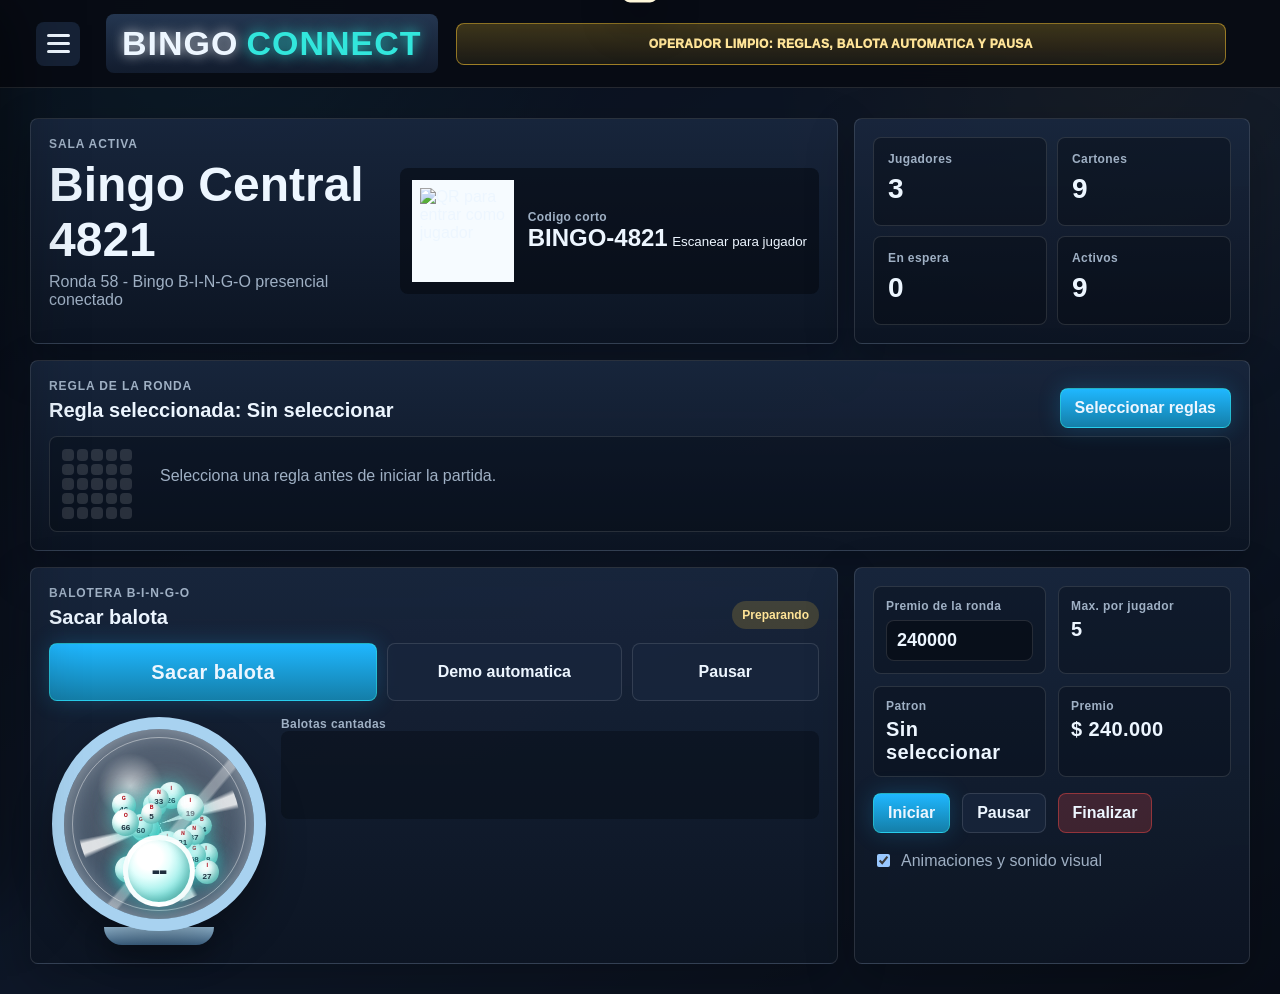
==== index.html @ ae28af19 "Add files via upload" ====
<!doctype html>
<html lang="es">
  <head>
    <meta charset="utf-8" />
    <meta name="viewport" content="width=device-width, initial-scale=1" />
    <meta name="theme-color" content="#0b1220" />
    <title>Bingo Connect - Demo PWA</title>
    <link rel="icon" href="data:," />
    <link rel="manifest" href="manifest.json" />
    <link rel="stylesheet" href="styles.css?v=menu-premio-qr-1" />
  </head>
  <body>
    <main class="app-shell">
      <header class="app-header">
        <button id="menuButton" class="menu-button" aria-label="Menu"><span></span><span></span><span></span></button>
        <div class="brand">
          <span>BINGO</span><strong>CONNECT</strong>
        </div>
        <div class="version-badge">
          OPERADOR LIMPIO: reglas, balota automatica y pausa
        </div>
        <nav class="role-tabs" aria-label="Vistas del sistema">
          <button class="role-tab active" data-view="operator">Operador</button>
          <button class="role-tab" data-view="player">Jugador</button>
          <button class="role-tab" data-view="public">Pantalla</button>
        </nav>
      </header>

      <aside id="sideMenu" class="side-menu" aria-label="Menu principal">
        <div class="side-menu-head">
          <strong>Bingo Connect</strong>
          <button id="closeMenu" class="ghost-button">Cerrar</button>
        </div>
        <button class="menu-nav active" data-view="operator">Panel operador</button>
        <button class="menu-nav" data-view="player">Jugadores</button>
        <button class="menu-nav" data-view="public">Pantalla publica</button>
        <button id="clearPlayersMenu" class="danger-button">Limpiar jugadores</button>
      </aside>
      <div id="menuBackdrop" class="menu-backdrop"></div>

      <section class="view active" id="operatorView">
        <div class="dashboard-grid">
          <section class="panel room-panel">
            <div>
              <p class="eyebrow">Sala activa</p>
              <h1 id="roomTitle">Bingo Central 4821</h1>
              <p class="muted">Ronda 58 - Bingo B-I-N-G-O presencial conectado</p>
            </div>
            <div class="qr-card">
              <img id="qrCode" class="qr-code" alt="QR para entrar como jugador" />
              <div>
                <span>Codigo corto</span>
                <strong id="roomCode">BINGO-4821</strong>
                <small id="qrLinkText"></small>
              </div>
            </div>
          </section>

          <section class="panel stats-panel">
            <article><span>Jugadores</span><strong id="statPlayers">0</strong></article>
            <article><span>Cartones</span><strong id="statAvailable">0</strong></article>
            <article><span>En espera</span><strong id="statReserved">0</strong></article>
            <article><span>Activos</span><strong id="statPaid">0</strong></article>
          </section>

          <section class="panel rules-panel">
            <div class="panel-title">
              <div>
                <p class="eyebrow">Regla de la ronda</p>
                <h2 id="selectedRuleTitle">Regla seleccionada: sin seleccionar</h2>
              </div>
              <button id="openRules" class="primary-button">Seleccionar reglas</button>
            </div>
            <div class="active-rule-display">
              <div id="activeRulePreview" class="rule-mini"></div>
              <p id="activeRuleText" class="muted">Selecciona una regla antes de iniciar la partida.</p>
            </div>
          </section>

          <section class="panel number-console">
            <div class="console-head">
              <div>
                <p class="eyebrow">Balotera B-I-N-G-O</p>
                <h2>Sacar balota</h2>
              </div>
              <span id="roundState" class="status-chip pending">Preparando</span>
            </div>
            <div class="ball-actions">
              <button id="drawBall" class="primary-button draw-button">Sacar balota</button>
              <button id="autoNumber" class="ghost-button">Demo automatica</button>
              <button id="pauseRoundMain" class="ghost-button">Pausar</button>
            </div>
            <div class="current-row">
              <div class="lottery-drum">
                <div class="drum-glass">
                  <div class="drum-shine"></div>
                  <div class="spinner"></div>
                  <div id="floatingBalls" class="floating-balls"></div>
                  <div id="currentBall" class="current-ball">--</div>
                </div>
                <div class="drum-mouth"></div>
              </div>
              <div class="history-panel">
                <span>Balotas cantadas</span>
                <div id="historyTrack" class="history-track"></div>
              </div>
            </div>
          </section>

          <section class="panel control-panel">
            <div class="config-grid">
              <label>Premio de la ronda <input id="prizeInput" type="number" min="0" step="1000" value="240000" /></label>
              <label>Max. por jugador <strong id="maxTicketsLabel">5</strong></label>
              <label>Patron <strong id="patternLabel">Sin seleccionar</strong></label>
              <label>Premio <strong id="prizeLabel">$ 240.000</strong></label>
            </div>
            <div class="control-actions">
              <button id="startRound" class="primary-button">Iniciar</button>
              <button id="pauseRound" class="ghost-button">Pausar</button>
              <button id="finishRound" class="danger-button">Finalizar</button>
            </div>
            <label class="toggle-row"><input id="motionToggle" type="checkbox" checked /> Animaciones y sonido visual</label>
          </section>
        </div>
      </section>

      <section class="view" id="playerView">
        <div class="player-stage">
          <section class="panel player-register-panel">
            <p class="eyebrow">Registro de jugadores</p>
            <h1>Generar cartones</h1>
            <div class="register-grid">
              <label>Nombre del jugador<input id="playerName" placeholder="Nombre completo" /></label>
              <label>Identificacion o registro<input id="playerDocument" placeholder="Documento o codigo" /></label>
              <label>Cantidad de cartones<input id="ticketQuantity" type="number" min="1" max="5" value="1" /></label>
              <button id="joinRoom" class="primary-button">Generar cartones</button>
            </div>
            <p id="playerStatus" class="state-text">Selecciona o registra un jugador para revisar sus cartones.</p>
          </section>

          <section class="panel player-control-panel">
            <div class="control-board-head">
              <div>
                <p class="eyebrow">Control de cartones</p>
                <h2>Jugadores registrados</h2>
              </div>
              <div class="player-panel-actions">
                <button id="togglePlayersPanel" class="ghost-button">Mostrar jugadores</button>
                <button id="clearPlayers" class="danger-button">Nueva ronda sin jugadores</button>
                <button id="demoAutoBingo" class="ghost-button">Probar bingo automatico</button>
              </div>
            </div>
            <div id="playersPanelBody" class="control-board-grid collapsed">
              <div>
                <h3>Lista</h3>
                <div id="controlPlayerList" class="control-player-list"></div>
              </div>
              <div>
                <h3>Detalle</h3>
                <div id="controlInspector" class="control-inspector"></div>
              </div>
            </div>
          </section>

          <section class="phone-shell player-preview">
            <div class="phone-status">
              <span id="connectionDot" class="connection-dot"></span>
              <strong>BINGO-4821</strong>
              <span>Ronda 58</span>
            </div>
            <div class="mobile-summary">
              <span>Cartones</span>
              <strong id="playerTotal">0</strong>
              <span id="paymentState" class="status-chip pending">Sin reserva</span>
            </div>
            <div class="mobile-summary">
              <span>Regla activa</span>
              <strong id="playerPattern">Sin seleccionar</strong>
            </div>
            <div id="playerTickets" class="player-tickets"></div>
            <button id="claimBingo" class="bingo-button">BINGO</button>
            <div class="mobile-history">
              <span>Ultimos numeros</span>
              <div id="mobileHistory" class="history-track compact"></div>
            </div>
          </section>

          <section class="panel hidden-support">
            <div id="playerRegistry" class="registry-list"></div>
            <div id="playerInspector" class="player-inspector"></div>
            <div id="ticketPicker" class="ticket-picker-grid"></div>
            <div id="pendingPayments" class="payment-list"></div>
            <div id="cashierList" class="payment-list"></div>
            <input id="cashierSearch" type="hidden" />
            <strong id="salesTotal">$ 0</strong>
            <strong id="cashierReserved">0</strong>
            <strong id="cashierPaid">0</strong>
            <button id="assignManual" type="button">Asignar efectivo</button>
          </section>
        </div>
      </section>

      <section class="view" id="publicView">
        <div class="public-screen">
          <div class="public-top">
            <div>
              <p class="eyebrow">Pantalla publica</p>
              <h1>Bingo Central</h1>
            </div>
            <div class="public-controls">
              <button id="publicPause" class="ghost-button">Pausar</button>
              <button id="publicFinish" class="danger-button">Descontinuar</button>
            </div>
            <span id="publicCountdown" class="countdown">05</span>
          </div>
          <div class="public-ball-wrap">
            <div id="publicBall" class="public-ball">--</div>
          </div>
          <div id="publicHistory" class="public-history"></div>
          <div class="public-bottom">
            <article><span>Patron</span><strong id="publicPattern">Sin seleccionar</strong></article>
            <article><span>Premio</span><strong id="publicPrize">$ 240.000</strong></article>
            <article><span>Jugadores</span><strong id="publicPlayers">0</strong></article>
            <article><span>Ganador</span><strong id="winnerName">Pendiente</strong></article>
          </div>
        </div>
      </section>
    </main>

    <section id="winnerOverlay" class="winner-overlay" aria-live="assertive" aria-modal="true">
      <div class="winner-card">
        <p class="eyebrow">Deteccion automatica</p>
        <h2>BINGO</h2>
        <div id="winnerSummary" class="winner-summary"></div>
        <div class="winner-actions">
          <button id="rectifyBingo" class="primary-button">Rectificar bingo</button>
          <button id="confirmWinner" class="primary-button">Confirmar ganador</button>
          <button id="continueRound" class="ghost-button">Continuar partida</button>
          <button id="finishWinnerRound" class="danger-button">Finalizar partida</button>
        </div>
        <div id="rectifyPanel" class="rectify-panel"></div>
      </div>
    </section>

    <section id="rulesModal" class="rules-modal" aria-modal="true" aria-label="Seleccionar reglas">
      <div class="rules-card">
        <div class="rules-head">
          <div>
            <p class="eyebrow">Seleccionar reglas</p>
            <h2>Forma de ganar esta ronda</h2>
          </div>
          <button id="closeRules" class="ghost-button">Cerrar</button>
        </div>
        <div id="rulesGrid" class="rules-grid"></div>
        <div class="custom-rule-panel">
          <div>
            <h3>Patron personalizado</h3>
            <p class="muted">Activa las casillas necesarias y luego selecciona el patron personalizado.</p>
          </div>
          <div id="customPatternGrid" class="custom-pattern-grid"></div>
          <button id="selectCustomRule" class="primary-button">Usar patron personalizado</button>
        </div>
      </div>
    </section>

    <div id="toast" class="toast" role="status" aria-live="polite"></div>
    <script src="script.js?v=menu-premio-qr-1"></script>
  </body>
</html>
---- styles.css ----
:root {
  color-scheme: dark;
  --bg: #080d16;
  --surface: #111b2b;
  --surface-2: #17263d;
  --line: rgba(255, 255, 255, 0.12);
  --ink: #edf6ff;
  --muted: #9fb0c4;
  --aqua: #32e6dc;
  --aqua-2: #1fb7ff;
  --gold: #ffc933;
  --gold-2: #d79500;
  --red: #e14646;
  --green: #55d68b;
  --paper: #fffaf0;
  --paper-ink: #253142;
}

* {
  box-sizing: border-box;
}

body {
  min-height: 100vh;
  margin: 0;
  font-family: "Segoe UI", Arial, sans-serif;
  background:
    radial-gradient(circle at 16% 0%, rgba(50, 230, 220, 0.18), transparent 28%),
    radial-gradient(circle at 88% 6%, rgba(255, 201, 51, 0.14), transparent 24%),
    linear-gradient(145deg, #0a1020 0%, #1d3150 55%, #070b12 100%);
  color: var(--ink);
}

button,
input {
  font: inherit;
}

button {
  color: inherit;
  cursor: pointer;
}

input {
  width: 100%;
  border: 1px solid var(--line);
  border-radius: 8px;
  padding: 12px 14px;
  background: rgba(5, 10, 18, 0.62);
  color: var(--ink);
  outline: 0;
}

input:focus {
  border-color: var(--aqua);
  box-shadow: 0 0 0 3px rgba(50, 230, 220, 0.14);
}

.app-shell {
  width: min(1440px, 100%);
  min-height: 100vh;
  margin: 0 auto;
  background: rgba(9, 15, 26, 0.72);
}

.app-header {
  position: sticky;
  top: 0;
  z-index: 10;
  display: grid;
  grid-template-columns: 52px auto minmax(240px, 1fr) auto;
  align-items: center;
  gap: 18px;
  padding: 14px clamp(16px, 3vw, 36px);
  background: rgba(7, 11, 19, 0.88);
  border-bottom: 1px solid var(--line);
  backdrop-filter: blur(18px);
}

.menu-button {
  width: 44px;
  height: 44px;
  border: 0;
  border-radius: 8px;
  display: grid;
  place-content: center;
  gap: 5px;
  background: #162236;
}

.menu-button span {
  width: 23px;
  height: 3px;
  border-radius: 99px;
  background: #eff7ff;
}

.brand {
  padding: 10px 16px;
  border-radius: 8px;
  background: linear-gradient(180deg, #243650, #121c2e);
  font-size: clamp(20px, 3vw, 34px);
  font-weight: 900;
  letter-spacing: 1px;
  text-shadow: 0 0 12px rgba(255, 255, 255, 0.72);
  white-space: nowrap;
}

.brand strong {
  margin-left: 8px;
  color: var(--aqua);
  text-shadow: 0 0 14px rgba(50, 230, 220, 0.9);
}

.version-badge {
  min-height: 42px;
  border: 1px solid rgba(255, 201, 51, 0.5);
  border-radius: 8px;
  display: grid;
  place-items: center;
  padding: 0 14px;
  background: linear-gradient(180deg, rgba(255, 201, 51, 0.22), rgba(255, 201, 51, 0.08));
  color: #ffe497;
  font-size: 12px;
  font-weight: 950;
  letter-spacing: 0.4px;
  text-align: center;
  text-transform: uppercase;
}

.role-tabs {
  justify-self: end;
  display: none;
  gap: 8px;
  flex-wrap: wrap;
}

.side-menu {
  position: fixed;
  top: 0;
  left: 0;
  z-index: 40;
  width: min(340px, calc(100vw - 34px));
  height: 100vh;
  padding: 18px;
  border-right: 1px solid var(--line);
  background: linear-gradient(180deg, #15243b, #07101c);
  box-shadow: 24px 0 70px rgba(0, 0, 0, 0.45);
  transform: translateX(-105%);
  transition: transform 220ms ease;
}

.side-menu.show {
  transform: translateX(0);
}

.menu-backdrop {
  position: fixed;
  inset: 0;
  z-index: 39;
  display: none;
  background: rgba(0, 0, 0, 0.48);
}

.menu-backdrop.show {
  display: block;
}

.side-menu-head {
  display: flex;
  justify-content: space-between;
  gap: 12px;
  align-items: center;
  margin-bottom: 18px;
}

.side-menu-head strong {
  font-size: 22px;
}

.menu-nav {
  width: 100%;
  min-height: 54px;
  margin-bottom: 10px;
  border: 1px solid var(--line);
  border-radius: 8px;
  padding: 0 14px;
  background: rgba(5, 10, 18, 0.42);
  text-align: left;
  font-weight: 900;
}

.menu-nav.active {
  border-color: var(--aqua);
  background: rgba(50, 230, 220, 0.14);
}

.role-tab,
.ghost-button,
.primary-button,
.danger-button {
  min-height: 40px;
  border-radius: 8px;
  padding: 0 14px;
  border: 1px solid var(--line);
  background: rgba(24, 38, 61, 0.8);
  color: var(--ink);
  font-weight: 800;
}

.role-tab.active,
.primary-button {
  border-color: rgba(50, 230, 220, 0.5);
  background: linear-gradient(180deg, #1fb7ff, #147ea8);
  box-shadow: 0 0 22px rgba(31, 183, 255, 0.22);
}

.danger-button {
  background: rgba(225, 70, 70, 0.22);
  border-color: rgba(225, 70, 70, 0.52);
}

.view {
  display: none;
  padding: clamp(16px, 3vw, 30px);
}

.view.active {
  display: block;
}

.dashboard-grid {
  display: grid;
  grid-template-columns: 1.2fr 0.8fr 1fr;
  gap: 16px;
}

.panel {
  border: 1px solid var(--line);
  border-radius: 8px;
  background: linear-gradient(180deg, rgba(25, 39, 62, 0.92), rgba(13, 21, 35, 0.94));
  box-shadow: 0 18px 50px rgba(0, 0, 0, 0.24);
  padding: 18px;
}

.room-panel {
  grid-column: span 2;
  display: grid;
  grid-template-columns: 1fr auto;
  gap: 18px;
  align-items: center;
}

.eyebrow,
.muted,
.state-text {
  color: var(--muted);
}

.eyebrow {
  margin: 0 0 6px;
  font-size: 12px;
  font-weight: 900;
  letter-spacing: 0.9px;
  text-transform: uppercase;
}

h1,
h2,
p {
  margin-top: 0;
}

h1 {
  margin-bottom: 6px;
  font-size: clamp(28px, 4vw, 48px);
}

h2 {
  margin-bottom: 14px;
  font-size: 20px;
}

.qr-card {
  display: grid;
  grid-template-columns: 102px auto;
  gap: 14px;
  align-items: center;
  padding: 12px;
  border-radius: 8px;
  background: rgba(4, 9, 16, 0.55);
}

.qr-code {
  width: 102px;
  height: 102px;
  border: 8px solid #f6fbff;
  background: #f6fbff;
  display: block;
  object-fit: contain;
}

.qr-pixel {
  background: #0d1726;
}

.qr-card span,
.stats-panel span,
.sales-grid span,
.public-bottom span,
.history-panel span,
.mobile-history span,
.config-grid label {
  display: block;
  color: var(--muted);
  font-size: 12px;
  font-weight: 800;
  letter-spacing: 0.4px;
}

.qr-card strong {
  font-size: 24px;
}

.stats-panel,
.sales-grid {
  display: grid;
  grid-template-columns: repeat(2, 1fr);
  gap: 10px;
}

.stats-panel article,
.sales-grid article,
.public-bottom article {
  min-height: 84px;
  border: 1px solid var(--line);
  border-radius: 8px;
  padding: 14px;
  background: rgba(5, 10, 18, 0.42);
}

.stats-panel strong,
.sales-grid strong,
.public-bottom strong {
  display: block;
  margin-top: 7px;
  font-size: 28px;
}

.number-console {
  grid-column: span 2;
}

.rules-panel {
  grid-column: 1 / -1;
}

.active-rule-display {
  display: grid;
  grid-template-columns: 84px 1fr;
  gap: 14px;
  align-items: center;
  border: 1px solid var(--line);
  border-radius: 8px;
  padding: 12px;
  background: rgba(5, 10, 18, 0.35);
}

.rule-mini {
  width: 70px;
  height: 70px;
  display: grid;
  grid-template-columns: repeat(5, 1fr);
  gap: 3px;
}

.rule-mini i {
  border-radius: 4px;
  background: rgba(255, 255, 255, 0.13);
}

.rule-mini i.active {
  background: linear-gradient(180deg, #ffd95f, #d99a00);
  box-shadow: 0 0 10px rgba(255, 201, 51, 0.58);
}

.control-board {
  grid-column: 1 / -1;
  border-color: rgba(255, 201, 51, 0.42);
  background:
    radial-gradient(circle at 0% 0%, rgba(255, 201, 51, 0.16), transparent 32%),
    linear-gradient(180deg, rgba(31, 45, 72, 0.98), rgba(10, 18, 31, 0.98));
}

.control-board-head,
.control-detail-header,
.control-ticket-meta {
  display: flex;
  justify-content: space-between;
  gap: 12px;
  align-items: center;
}

.control-board-grid {
  display: grid;
  grid-template-columns: minmax(260px, 360px) 1fr;
  gap: 16px;
  align-items: start;
}

.control-board-grid.collapsed {
  display: none;
}

.control-board h3 {
  margin: 0 0 10px;
  color: #ffe497;
  font-size: 16px;
}

.control-player-list {
  display: grid;
  gap: 10px;
}

.control-player {
  min-height: 78px;
  border: 1px solid var(--line);
  border-radius: 8px;
  display: grid;
  grid-template-columns: 1fr auto;
  gap: 4px 12px;
  align-items: center;
  padding: 12px;
  background: rgba(5, 10, 18, 0.42);
  text-align: left;
}

.control-player strong {
  font-size: 18px;
}

.control-player span {
  border-radius: 999px;
  padding: 7px 10px;
  background: rgba(255, 201, 51, 0.16);
  color: #ffe497;
  font-size: 13px;
  font-weight: 950;
}

.control-player small {
  grid-column: 1 / -1;
  color: var(--muted);
  font-weight: 800;
}

.control-player.selected {
  border-color: var(--aqua);
  background: rgba(50, 230, 220, 0.11);
  box-shadow: 0 0 22px rgba(50, 230, 220, 0.14);
}

.control-inspector {
  min-height: 280px;
  border: 1px solid var(--line);
  border-radius: 8px;
  padding: 14px;
  background: rgba(5, 10, 18, 0.38);
}

.control-detail-header {
  display: grid;
  grid-template-columns: 1.2fr 0.7fr 0.8fr;
  margin-bottom: 12px;
}

.control-detail-header > div {
  min-height: 70px;
  border: 1px solid var(--line);
  border-radius: 8px;
  padding: 12px;
  background: rgba(255, 255, 255, 0.04);
}

.control-detail-header strong {
  display: block;
  font-size: 24px;
}

.control-detail-header span,
.control-detail-meta span,
.control-ticket-meta span {
  display: block;
  color: var(--muted);
  font-size: 12px;
  font-weight: 800;
}

.control-detail-meta {
  display: grid;
  grid-template-columns: repeat(3, 1fr);
  gap: 10px;
  margin-bottom: 14px;
}

.control-detail-meta span {
  border: 1px solid var(--line);
  border-radius: 8px;
  padding: 10px;
  background: rgba(255, 255, 255, 0.04);
}

.control-ticket-strip {
  display: grid;
  grid-template-columns: repeat(auto-fill, minmax(230px, 300px));
  gap: 12px;
  justify-content: start;
  max-height: 430px;
  overflow: auto;
}

.control-ticket-card {
  border: 1px solid var(--line);
  border-radius: 8px;
  padding: 10px;
  background: rgba(255, 255, 255, 0.04);
}

.control-ticket-card .ticket-card {
  padding: 9px;
  border-width: 4px;
}

.control-ticket-card .ticket-owner {
  font-size: 12px;
}

.control-ticket-card .bingo-header span {
  min-height: 26px;
  font-size: 15px;
}

.control-ticket-card .cell {
  font-size: 12px;
}

.control-ticket-meta {
  margin-bottom: 8px;
}

.player-panel-actions {
  display: flex;
  flex-wrap: wrap;
  gap: 10px;
  justify-content: flex-end;
}

.delete-player {
  width: 100%;
}

.console-head,
.panel-title,
.current-row,
.control-actions,
.join-row,
.mobile-summary,
.phone-status {
  display: flex;
  align-items: center;
  gap: 12px;
}

.console-head,
.panel-title {
  justify-content: space-between;
}

.manual-entry {
  display: grid;
  grid-template-columns: minmax(120px, 180px) auto auto;
  gap: 10px;
  margin-bottom: 16px;
}

.ball-actions {
  display: grid;
  grid-template-columns: 1.4fr 1fr 0.8fr;
  gap: 10px;
  margin-bottom: 16px;
}

.draw-button {
  min-height: 58px;
  font-size: 20px;
  letter-spacing: 0.4px;
}

.status-chip {
  display: inline-grid;
  place-items: center;
  min-height: 28px;
  border-radius: 999px;
  padding: 0 10px;
  font-size: 12px;
  font-weight: 900;
}

.status-chip.pending {
  background: rgba(255, 201, 51, 0.18);
  color: #ffe497;
}

.status-chip.ok {
  background: rgba(85, 214, 139, 0.16);
  color: #9cf1bd;
}

.status-chip.live {
  background: rgba(50, 230, 220, 0.16);
  color: #94fff8;
}

.current-row {
  align-items: stretch;
}

.lottery-drum {
  width: 220px;
  display: grid;
  place-items: center;
}

.drum-glass {
  position: relative;
  width: 214px;
  aspect-ratio: 1;
  border: 12px solid #a8d2f0;
  border-radius: 50%;
  overflow: hidden;
  background:
    radial-gradient(circle at 35% 30%, rgba(255, 255, 255, 0.64), transparent 18%),
    radial-gradient(circle, rgba(255, 255, 255, 0.42), rgba(84, 129, 170, 0.28));
  box-shadow: inset 0 0 32px rgba(255, 255, 255, 0.62), inset 0 -26px 40px rgba(21, 54, 87, 0.42), 0 22px 42px rgba(0, 0, 0, 0.32);
}

.drum-glass::after {
  content: "";
  position: absolute;
  inset: 8px;
  border-radius: 50%;
  border: 1px solid rgba(255, 255, 255, 0.42);
  pointer-events: none;
}

.drum-shine {
  position: absolute;
  inset: 0;
  background: linear-gradient(130deg, rgba(255, 255, 255, 0.82) 0 10%, transparent 11% 54%, rgba(255, 255, 255, 0.35) 55% 58%, transparent 59%);
  z-index: 2;
  pointer-events: none;
}

.spinner {
  position: absolute;
  inset: 14px;
  border-radius: 50%;
  background: conic-gradient(transparent 0 18%, rgba(255, 255, 255, 0.8) 19% 21%, transparent 22% 42%, rgba(255, 255, 255, 0.78) 43% 45%, transparent 46% 68%, rgba(255, 255, 255, 0.82) 69% 71%, transparent 72%);
  animation: rotateDrum 1.8s linear infinite;
  z-index: 1;
}

.floating-balls {
  position: absolute;
  inset: 28px;
  animation: tumble 2.8s linear infinite;
}

.mini-ball,
.history-ball,
.current-ball,
.public-ball {
  display: grid;
  place-items: center;
  border-radius: 50%;
  color: #1e2d3d;
  font-weight: 950;
  background: radial-gradient(circle at 35% 28%, #fff 0 21%, #e5fffd 35%, #81e7e1 70%, #4abdb7 100%);
  box-shadow: inset -4px -5px 8px rgba(0, 0, 0, 0.18), 0 0 18px rgba(50, 230, 220, 0.5);
}

.mini-ball {
  position: absolute;
  width: 22px;
  height: 22px;
  font-size: 9px;
  animation: floatBall 1.8s ease-in-out infinite alternate;
  z-index: 1;
}

.current-ball {
  position: absolute;
  left: 50%;
  bottom: 12px;
  width: 72px;
  height: 72px;
  transform: translateX(-50%);
  border: 5px solid rgba(255, 255, 255, 0.92);
  font-size: 22px;
  z-index: 3;
}

.drum-mouth {
  width: 110px;
  height: 18px;
  margin-top: -4px;
  border-radius: 0 0 999px 999px;
  background: linear-gradient(180deg, #a8d2f0, #41698d);
  box-shadow: 0 10px 22px rgba(0, 0, 0, 0.28);
}

.current-ball.hit,
.public-ball.hit {
  animation: ballHit 320ms ease both;
}

.history-panel {
  flex: 1;
  min-width: 0;
}

.history-track,
.public-history {
  display: flex;
  flex-wrap: wrap;
  gap: 8px;
  align-content: flex-start;
  min-height: 88px;
  border-radius: 8px;
  padding: 12px;
  background: rgba(5, 10, 18, 0.42);
}

.history-track.compact {
  min-height: 50px;
  padding: 8px;
}

.history-ball {
  width: 42px;
  height: 42px;
  font-size: 13px;
}

.payments-panel,
.control-panel,
.bingo-requests,
.audit-panel {
  min-height: 260px;
}

.bingo-requests:first-of-type {
  border-color: rgba(50, 230, 220, 0.34);
  background:
    linear-gradient(180deg, rgba(50, 230, 220, 0.08), transparent 38%),
    linear-gradient(180deg, rgba(25, 39, 62, 0.92), rgba(13, 21, 35, 0.94));
}

.payment-list,
.request-list,
.registry-list,
.audit-log {
  display: grid;
  gap: 10px;
  max-height: 340px;
  overflow: auto;
}

.payment-item,
.request-item,
.audit-item {
  border: 1px solid var(--line);
  border-radius: 8px;
  padding: 12px;
  background: rgba(5, 10, 18, 0.38);
}

.registry-item {
  cursor: pointer;
  transition: border-color 180ms ease, transform 180ms ease, background 180ms ease;
}

.registry-item:hover,
.registry-item.selected {
  border-color: rgba(50, 230, 220, 0.48);
  background: rgba(50, 230, 220, 0.08);
}

.registry-item:hover {
  transform: translateY(-1px);
}

.near-chip {
  display: inline-grid;
  width: fit-content;
  min-height: 24px;
  margin-top: 8px;
  place-items: center;
  border-radius: 999px;
  padding: 0 9px;
  background: rgba(255, 201, 51, 0.18);
  color: #ffe497;
  font-size: 11px;
  font-weight: 900;
}

.player-inspector {
  margin-top: 14px;
  border-top: 1px solid var(--line);
  padding-top: 14px;
}

.inspector-empty {
  border: 1px dashed var(--line);
  border-radius: 8px;
  padding: 14px;
  color: var(--muted);
}

.inspector-head,
.inspector-ticket-title {
  display: flex;
  justify-content: space-between;
  gap: 10px;
  align-items: center;
}

.inspector-head {
  margin-bottom: 10px;
}

.inspector-head span,
.inspector-ticket-title span {
  color: var(--muted);
  font-size: 12px;
  font-weight: 900;
}

.inspector-meta,
.inspector-tickets {
  display: grid;
  gap: 10px;
}

.inspector-meta {
  margin-bottom: 12px;
  color: var(--muted);
  font-size: 13px;
}

.inspector-ticket {
  border: 1px solid var(--line);
  border-radius: 8px;
  padding: 12px;
  background: rgba(5, 10, 18, 0.24);
}

.payment-item {
  display: grid;
  grid-template-columns: 1fr auto;
  gap: 10px;
  align-items: center;
}

.payment-item strong,
.request-item strong {
  display: block;
  margin-bottom: 3px;
}

.payment-actions {
  display: flex;
  gap: 8px;
  flex-wrap: wrap;
  justify-content: end;
}

.payment-actions button {
  min-height: 34px;
  border-radius: 7px;
  border: 1px solid var(--line);
  background: #20324f;
}

.config-grid {
  display: grid;
  grid-template-columns: repeat(2, 1fr);
  gap: 12px;
  margin-bottom: 16px;
}

.config-grid label {
  min-height: 64px;
  border: 1px solid var(--line);
  border-radius: 8px;
  padding: 12px;
  background: rgba(5, 10, 18, 0.35);
}

.config-grid strong {
  display: block;
  margin-top: 5px;
  color: var(--ink);
  font-size: 20px;
}

.config-grid input {
  margin-top: 7px;
  padding: 9px 10px;
  color: var(--ink);
  font-size: 18px;
  font-weight: 900;
}

.toggle-row {
  display: flex;
  gap: 8px;
  align-items: center;
  margin-top: 18px;
  color: var(--muted);
}

.toggle-row input {
  width: auto;
}

.cashier-layout {
  display: grid;
  grid-template-columns: 0.8fr 1.2fr;
  gap: 16px;
}

.cashier-search {
  display: grid;
  align-content: start;
  gap: 14px;
}

.player-stage {
  display: grid;
  grid-template-columns: minmax(300px, 420px) 1fr;
  gap: 18px;
  align-items: start;
}

.player-control-panel {
  grid-column: 1 / -1;
  order: 3;
}

.player-register-panel {
  align-self: stretch;
  order: 1;
}

.player-register-panel h1 {
  font-size: clamp(28px, 4vw, 38px);
}

.register-grid {
  display: grid;
  gap: 12px;
}

.register-grid label {
  color: var(--muted);
  font-size: 12px;
  font-weight: 900;
}

.register-grid input {
  margin-top: 7px;
}

.player-preview {
  max-width: 420px;
  max-height: 560px;
  overflow: auto;
  order: 2;
  justify-self: end;
}

.hidden-support {
  display: none;
}

.phone-shell {
  border: 10px solid #050914;
  border-radius: 30px;
  background: linear-gradient(180deg, #152743, #08101d);
  box-shadow: 0 28px 80px rgba(0, 0, 0, 0.42);
  padding: 16px;
}

.phone-status {
  justify-content: space-between;
  margin-bottom: 14px;
  font-size: 13px;
  color: var(--muted);
}

.connection-dot {
  width: 10px;
  height: 10px;
  border-radius: 50%;
  background: var(--green);
  box-shadow: 0 0 12px var(--green);
}

.join-card,
.mobile-summary,
.mobile-history {
  border: 1px solid var(--line);
  border-radius: 8px;
  padding: 12px;
  background: rgba(4, 9, 16, 0.46);
  margin-bottom: 12px;
}

.join-card label {
  display: block;
  margin: 8px 0 7px;
  color: var(--muted);
  font-size: 12px;
  font-weight: 800;
}

.mobile-summary {
  justify-content: space-between;
}

.player-tickets {
  display: grid;
  gap: 10px;
  margin-bottom: 12px;
}

.ticket-card {
  position: relative;
  padding: 12px;
  border: 5px solid #b91824;
  border-radius: 8px;
  background: var(--paper);
  color: var(--paper-ink);
}

.ticket-owner {
  display: flex;
  justify-content: space-between;
  gap: 8px;
  align-items: center;
  margin-bottom: 8px;
  color: #253142;
}

.ticket-owner span {
  color: #647083;
  font-size: 12px;
  font-weight: 900;
}

.bingo-header,
.ticket-row {
  display: grid;
  grid-template-columns: repeat(5, 1fr);
  gap: 6px;
}

.bingo-header {
  margin-bottom: 6px;
}

.bingo-header span {
  min-height: 32px;
  border-radius: 7px;
  display: grid;
  place-items: center;
  background: linear-gradient(180deg, #b91824, #7f0c14);
  color: #fff;
  font-size: 19px;
  font-weight: 950;
}

.ticket-grid {
  display: grid;
  gap: 6px;
}

.cell {
  width: 100%;
  aspect-ratio: 1;
  border: 0;
  border-radius: 50%;
  display: grid;
  place-items: center;
  background: radial-gradient(circle at 35% 28%, #ffffff 0 20%, #e9edf2 58%, #cbd2dc 100%);
  color: #253142;
  font-size: 15px;
  font-weight: 900;
  box-shadow: inset -2px -3px 6px rgba(0, 0, 0, 0.12);
}

.cell.drawn {
  background: radial-gradient(circle at 35% 30%, #ffe888 0 20%, var(--gold) 60%, var(--gold-2) 100%);
}

.cell.winning {
  outline: 4px solid rgba(85, 214, 139, 0.88);
  box-shadow: inset -2px -3px 6px rgba(0, 0, 0, 0.12), 0 0 18px rgba(85, 214, 139, 0.8);
  animation: winningPulse 820ms ease-in-out infinite alternate;
}

.cell.free {
  border-radius: 7px;
  font-size: 10px;
}

.cell.manual {
  outline: 3px solid rgba(31, 183, 255, 0.6);
}

.bingo-button {
  width: 100%;
  min-height: 68px;
  border: 0;
  border-radius: 8px;
  background: linear-gradient(180deg, #ffd761, #d79500);
  color: #1b1d21;
  font-size: 32px;
  font-weight: 950;
  letter-spacing: 2px;
}

.ticket-picker-grid {
  display: grid;
  grid-template-columns: repeat(auto-fit, minmax(110px, 1fr));
  gap: 10px;
}

.ticket-pick {
  min-height: 84px;
  border: 1px solid var(--line);
  border-radius: 8px;
  background: rgba(5, 10, 18, 0.4);
  font-weight: 900;
  padding: 12px;
  display: grid;
  align-content: center;
  gap: 4px;
}

.ticket-pick span,
.ticket-pick small {
  color: var(--muted);
}

.ticket-pick.reserved {
  border-color: rgba(255, 201, 51, 0.48);
  background: rgba(255, 201, 51, 0.12);
}

.ticket-pick.paid {
  border-color: rgba(85, 214, 139, 0.46);
  background: rgba(85, 214, 139, 0.12);
}

.ticket-pick:disabled {
  opacity: 0.56;
  cursor: not-allowed;
}

.public-screen {
  min-height: calc(100vh - 150px);
  display: grid;
  grid-template-rows: auto 1fr auto auto;
  gap: 12px;
  padding: clamp(18px, 3vw, 34px);
  border-radius: 8px;
  background:
    linear-gradient(90deg, rgba(255, 255, 255, 0.04) 0 1px, transparent 1px 82px),
    radial-gradient(circle at center, rgba(50, 230, 220, 0.16), transparent 42%),
    linear-gradient(180deg, #162845, #090f1b);
}

.public-top,
.public-bottom {
  display: flex;
  justify-content: space-between;
  gap: 16px;
  align-items: center;
}

.public-controls {
  display: flex;
  gap: 10px;
  flex-wrap: wrap;
  justify-content: center;
}

.countdown {
  width: 82px;
  height: 82px;
  border-radius: 50%;
  display: grid;
  place-items: center;
  border: 3px solid rgba(255, 201, 51, 0.7);
  color: var(--gold);
  font-size: 36px;
  font-weight: 950;
}

.public-ball-wrap {
  display: grid;
  place-items: center;
}

.public-ball {
  width: min(30vw, 300px);
  height: min(30vw, 300px);
  border: 12px solid rgba(255, 255, 255, 0.9);
  font-size: clamp(54px, 8vw, 104px);
}

.public-history {
  justify-content: center;
  min-height: 58px;
}

.public-bottom {
  display: grid;
  grid-template-columns: repeat(4, 1fr);
}

.toast {
  position: fixed;
  left: 50%;
  top: 18px;
  z-index: 20;
  transform: translate(-50%, -160%);
  max-width: min(560px, calc(100vw - 32px));
  padding: 13px 18px;
  border-radius: 8px;
  background: #fff8db;
  color: #202633;
  font-weight: 900;
  box-shadow: 0 18px 42px rgba(0, 0, 0, 0.36);
  transition: transform 240ms ease;
}

.toast.show {
  transform: translate(-50%, 0);
}

.rules-modal {
  position: fixed;
  inset: 0;
  z-index: 28;
  display: none;
  place-items: center;
  padding: 22px;
  background: rgba(2, 6, 12, 0.78);
  backdrop-filter: blur(10px);
}

.rules-modal.show {
  display: grid;
}

.rules-card {
  width: min(1120px, 100%);
  max-height: calc(100vh - 44px);
  overflow: auto;
  border: 1px solid rgba(255, 201, 51, 0.38);
  border-radius: 10px;
  padding: clamp(18px, 3vw, 28px);
  background: linear-gradient(180deg, #182944, #07101c);
  box-shadow: 0 30px 80px rgba(0, 0, 0, 0.55);
}

.rules-head {
  display: flex;
  justify-content: space-between;
  gap: 14px;
  align-items: center;
  margin-bottom: 16px;
}

.rules-grid {
  display: grid;
  grid-template-columns: repeat(auto-fit, minmax(180px, 1fr));
  gap: 12px;
}

.rule-card {
  min-height: 148px;
  border: 1px solid var(--line);
  border-radius: 8px;
  display: grid;
  justify-items: center;
  gap: 10px;
  padding: 13px;
  background: rgba(5, 10, 18, 0.42);
  text-align: center;
}

.rule-card.selected,
.rule-card:hover {
  border-color: var(--gold);
  background: rgba(255, 201, 51, 0.1);
}

.custom-rule-panel {
  margin-top: 18px;
  border-top: 1px solid var(--line);
  padding-top: 16px;
  display: grid;
  grid-template-columns: 1fr 170px auto;
  gap: 16px;
  align-items: center;
}

.custom-pattern-grid {
  display: grid;
  grid-template-columns: repeat(5, 28px);
  gap: 5px;
}

.custom-cell {
  width: 28px;
  height: 28px;
  border: 1px solid var(--line);
  border-radius: 5px;
  background: rgba(255, 255, 255, 0.11);
}

.custom-cell.active {
  background: linear-gradient(180deg, #ffd95f, #d99a00);
  box-shadow: 0 0 10px rgba(255, 201, 51, 0.55);
}

.winner-overlay {
  position: fixed;
  inset: 0;
  z-index: 30;
  display: none;
  place-items: center;
  padding: 22px;
  background: rgba(2, 6, 12, 0.78);
  backdrop-filter: blur(10px);
}

.winner-overlay.show {
  display: grid;
}

.winner-card {
  width: min(980px, 100%);
  max-height: calc(100vh - 44px);
  overflow: auto;
  border: 1px solid rgba(255, 201, 51, 0.42);
  border-radius: 10px;
  padding: clamp(18px, 3vw, 30px);
  background:
    radial-gradient(circle at 20% 0%, rgba(255, 201, 51, 0.2), transparent 36%),
    linear-gradient(180deg, #182944, #07101c);
  box-shadow: 0 0 60px rgba(255, 201, 51, 0.18), 0 30px 80px rgba(0, 0, 0, 0.55);
  animation: winnerEnter 320ms ease both;
}

.winner-card h2 {
  margin: 0 0 12px;
  color: var(--gold);
  font-size: clamp(58px, 10vw, 120px);
  line-height: 0.9;
  letter-spacing: 3px;
  text-shadow: 0 0 22px rgba(255, 201, 51, 0.72);
}

.winner-summary {
  display: grid;
  grid-template-columns: repeat(2, minmax(0, 1fr));
  gap: 10px 18px;
  margin-bottom: 18px;
}

.winner-summary p {
  margin: 0;
  border: 1px solid var(--line);
  border-radius: 8px;
  padding: 12px;
  background: rgba(5, 10, 18, 0.38);
}

.winner-actions {
  display: flex;
  flex-wrap: wrap;
  gap: 10px;
  margin-bottom: 16px;
}

.rectify-panel {
  display: none;
  border-top: 1px solid var(--line);
  padding-top: 16px;
}

.rectify-panel.show {
  display: block;
}

.rectify-grid {
  display: grid;
  grid-template-columns: 0.78fr 1fr;
  gap: 16px;
  align-items: start;
}

@keyframes rotateDrum {
  to {
    transform: rotate(360deg);
  }
}

@keyframes tumble {
  to {
    transform: rotate(-360deg);
  }
}

@keyframes floatBall {
  to {
    transform: translate(12px, -18px) rotate(22deg);
  }
}

@keyframes winningPulse {
  to {
    transform: scale(1.05);
    filter: brightness(1.18);
  }
}

@keyframes ballHit {
  50% {
    transform: translateX(-50%) scale(1.12);
    filter: brightness(1.2);
  }
}

.public-ball.hit {
  animation-name: publicBallHit;
}

.ball-letter {
  display: block;
  margin-bottom: -4px;
  color: #b91824;
  font-size: 0.56em;
  line-height: 1;
  font-weight: 950;
}

.history-ball .ball-letter,
.mini-ball .ball-letter {
  margin-bottom: -2px;
}

.mini-ball strong {
  font-size: 0.9em;
}

.current-ball strong,
.public-ball strong {
  display: block;
  line-height: 0.95;
}

@keyframes publicBallHit {
  50% {
    transform: scale(1.08);
    filter: brightness(1.25);
  }
}

@keyframes winnerEnter {
  from {
    opacity: 0;
    transform: scale(0.96) translateY(12px);
  }
}

@media (max-width: 1050px) {
  .app-header {
    grid-template-columns: 44px 1fr;
  }

  .version-badge {
    grid-column: 1 / -1;
  }

  .role-tabs {
    grid-column: 1 / -1;
    justify-self: stretch;
  }

  .role-tab {
    flex: 1;
  }

  .dashboard-grid,
  .control-board-grid,
  .rule-selector,
  .cashier-layout,
  .player-stage {
    grid-template-columns: 1fr;
  }

  .room-panel,
  .number-console {
    grid-column: auto;
  }

  .player-preview {
    justify-self: stretch;
    max-width: none;
  }
}

@media (max-width: 640px) {
  .view {
    padding: 12px;
  }

  .brand {
    font-size: 20px;
  }

  .room-panel,
  .manual-entry,
  .current-row {
    display: grid;
    grid-template-columns: 1fr;
  }

  .qr-card,
  .stats-panel,
  .sales-grid,
  .config-grid,
  .public-bottom {
    grid-template-columns: 1fr;
  }

  .lottery-drum {
    width: 100%;
  }

  .payment-item {
    grid-template-columns: 1fr;
  }

  .payment-actions {
    justify-content: start;
  }

  .public-screen {
    min-height: calc(100vh - 150px);
  }

  .public-top {
    align-items: start;
  }

  .winner-summary,
  .control-detail-header,
  .control-detail-meta,
  .custom-rule-panel,
  .rectify-grid {
    grid-template-columns: 1fr;
  }
}
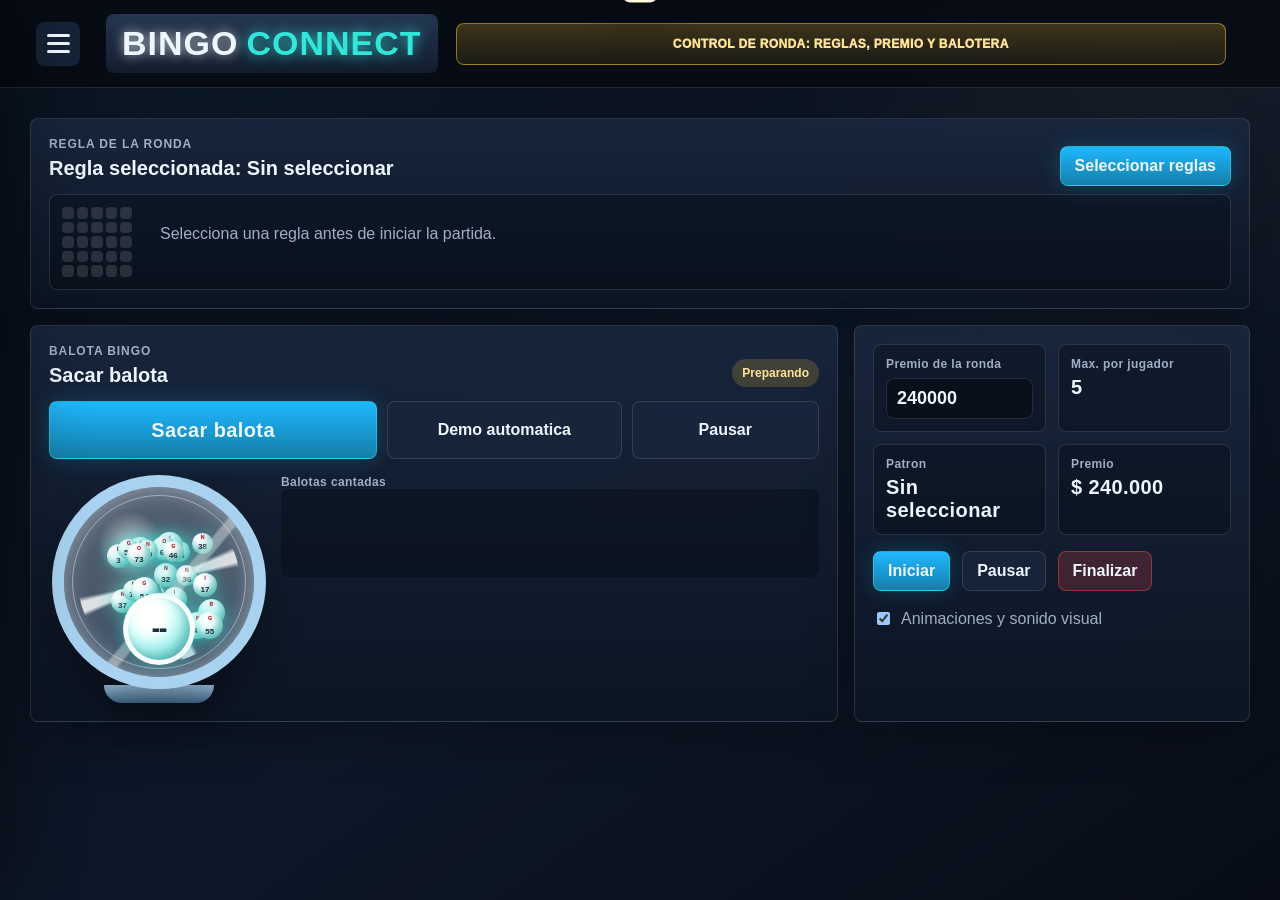
==== commit cdaa6ffd: "Add files via upload" ====
--- a/index.html
+++ b/index.html
@@ -7,7 +7,7 @@
     <title>Bingo Connect - Demo PWA</title>
     <link rel="icon" href="data:," />
     <link rel="manifest" href="manifest.json" />
-    <link rel="stylesheet" href="styles.css?v=menu-premio-qr-1" />
+    <link rel="stylesheet" href="styles.css?v=player-portal-1" />
   </head>
   <body>
     <main class="app-shell">
@@ -17,7 +17,7 @@
           <span>BINGO</span><strong>CONNECT</strong>
         </div>
         <div class="version-badge">
-          OPERADOR LIMPIO: reglas, balota automatica y pausa
+          CONTROL DE RONDA: reglas, premio y balotera
         </div>
         <nav class="role-tabs" aria-label="Vistas del sistema">
           <button class="role-tab active" data-view="operator">Operador</button>
@@ -32,31 +32,23 @@
           <button id="closeMenu" class="ghost-button">Cerrar</button>
         </div>
         <button class="menu-nav active" data-view="operator">Panel operador</button>
-        <button class="menu-nav" data-view="player">Jugadores</button>
+        <button class="menu-nav" data-view="player">Gestionar jugadores</button>
         <button class="menu-nav" data-view="public">Pantalla publica</button>
         <button id="clearPlayersMenu" class="danger-button">Limpiar jugadores</button>
+        <div class="side-qr-card">
+          <img id="qrCode" class="qr-code" alt="QR para jugadores" />
+          <div>
+            <span>Acceso jugadores</span>
+            <strong id="roomCode">BINGO-4821</strong>
+            <small id="qrLinkText"></small>
+          </div>
+        </div>
       </aside>
       <div id="menuBackdrop" class="menu-backdrop"></div>
 
       <section class="view active" id="operatorView">
         <div class="dashboard-grid">
-          <section class="panel room-panel">
-            <div>
-              <p class="eyebrow">Sala activa</p>
-              <h1 id="roomTitle">Bingo Central 4821</h1>
-              <p class="muted">Ronda 58 - Bingo B-I-N-G-O presencial conectado</p>
-            </div>
-            <div class="qr-card">
-              <img id="qrCode" class="qr-code" alt="QR para entrar como jugador" />
-              <div>
-                <span>Codigo corto</span>
-                <strong id="roomCode">BINGO-4821</strong>
-                <small id="qrLinkText"></small>
-              </div>
-            </div>
-          </section>
-
-          <section class="panel stats-panel">
+          <section class="panel stats-panel hidden-support">
             <article><span>Jugadores</span><strong id="statPlayers">0</strong></article>
             <article><span>Cartones</span><strong id="statAvailable">0</strong></article>
             <article><span>En espera</span><strong id="statReserved">0</strong></article>
@@ -80,7 +72,7 @@
           <section class="panel number-console">
             <div class="console-head">
               <div>
-                <p class="eyebrow">Balotera B-I-N-G-O</p>
+                <p class="eyebrow">Balota BINGO</p>
                 <h2>Sacar balota</h2>
               </div>
               <span id="roundState" class="status-chip pending">Preparando</span>
@@ -195,7 +187,7 @@
             <strong id="salesTotal">$ 0</strong>
             <strong id="cashierReserved">0</strong>
             <strong id="cashierPaid">0</strong>
-            <button id="assignManual" type="button">Asignar efectivo</button>
+            <button id="assignManual" type="button">Asignar carton</button>
           </section>
         </div>
       </section>
@@ -264,6 +256,6 @@
     </section>
 
     <div id="toast" class="toast" role="status" aria-live="polite"></div>
-    <script src="script.js?v=menu-premio-qr-1"></script>
+    <script src="script.js?v=player-portal-1"></script>
   </body>
 </html>
--- a/styles.css
+++ b/styles.css
@@ -195,6 +195,39 @@
   background: rgba(50, 230, 220, 0.14);
 }
 
+.side-qr-card {
+  margin-top: 16px;
+  border: 1px solid rgba(50, 230, 220, 0.28);
+  border-radius: 8px;
+  display: grid;
+  grid-template-columns: 86px 1fr;
+  gap: 12px;
+  align-items: center;
+  padding: 12px;
+  background: rgba(5, 10, 18, 0.42);
+}
+
+.side-qr-card .qr-code {
+  width: 86px;
+  height: 86px;
+  border-width: 6px;
+}
+
+.side-qr-card span,
+.side-qr-card small {
+  display: block;
+  color: var(--muted);
+  font-size: 12px;
+  font-weight: 800;
+}
+
+.side-qr-card strong {
+  display: block;
+  margin: 4px 0;
+  color: var(--ink);
+  font-size: 18px;
+}
+
 .role-tab,
 .ghost-button,
 .primary-button,
@@ -995,6 +1028,105 @@
   display: none;
 }
 
+.player-only-shell {
+  width: min(1180px, 100%);
+  min-height: 100vh;
+  margin: 0 auto;
+  padding: clamp(16px, 3vw, 34px);
+}
+
+.player-only-top {
+  display: flex;
+  justify-content: space-between;
+  gap: 14px;
+  align-items: center;
+  margin-bottom: 18px;
+}
+
+.player-room-pill {
+  min-height: 54px;
+  border: 1px solid rgba(255, 201, 51, 0.34);
+  border-radius: 8px;
+  display: grid;
+  align-content: center;
+  padding: 8px 14px;
+  background: rgba(5, 10, 18, 0.48);
+}
+
+.player-room-pill span {
+  color: var(--muted);
+  font-size: 12px;
+  font-weight: 900;
+  text-transform: uppercase;
+}
+
+.player-room-pill strong {
+  font-size: 18px;
+}
+
+.player-only-select {
+  margin-bottom: 16px;
+}
+
+.player-only-select.hidden {
+  display: none;
+}
+
+.player-access-list {
+  display: grid;
+  grid-template-columns: repeat(auto-fit, minmax(220px, 1fr));
+  gap: 10px;
+}
+
+.access-player {
+  min-height: 74px;
+  border: 1px solid var(--line);
+  border-radius: 8px;
+  display: grid;
+  gap: 4px;
+  justify-items: start;
+  padding: 12px;
+  background: rgba(5, 10, 18, 0.42);
+  text-align: left;
+}
+
+.access-player strong {
+  font-size: 18px;
+}
+
+.access-player span {
+  color: #ffe497;
+  font-size: 13px;
+  font-weight: 900;
+}
+
+.access-player.selected,
+.access-player:hover {
+  border-color: var(--aqua);
+  background: rgba(50, 230, 220, 0.12);
+}
+
+.player-only-cards {
+  display: none;
+}
+
+.player-only-cards.show {
+  display: block;
+}
+
+.player-only-head {
+  display: flex;
+  justify-content: space-between;
+  gap: 12px;
+  align-items: center;
+  margin-bottom: 12px;
+}
+
+.player-only-cards .player-tickets {
+  grid-template-columns: repeat(auto-fit, minmax(260px, 340px));
+  align-items: start;
+}
+
 .phone-shell {
   border: 10px solid #050914;
   border-radius: 30px;
